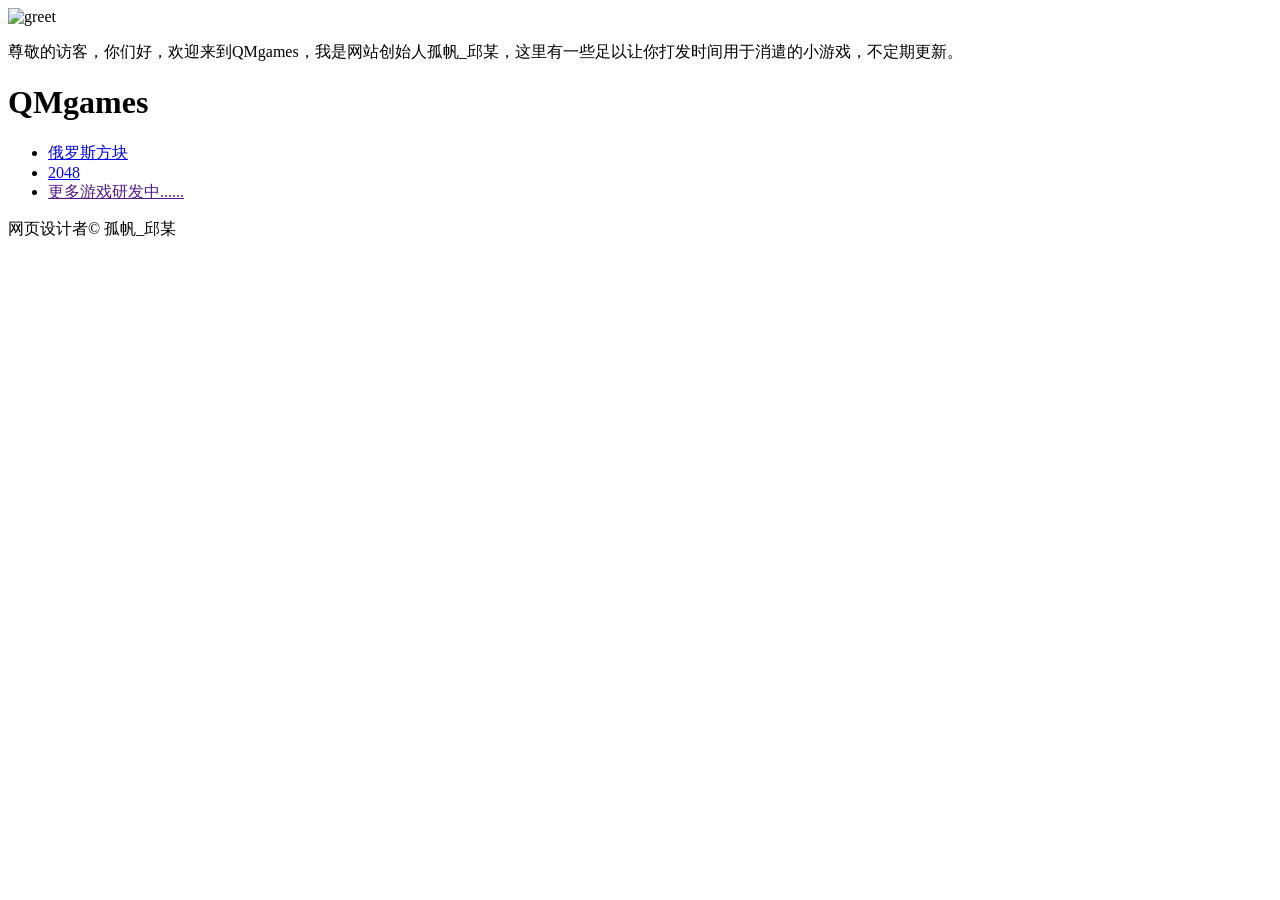
==== index.html @ ccb56a61 "Add files via upload" ====
<!DOCTYPE html>
<html lang="zh">

<head>
    <meta charset="UTF-8">
    <meta name="viewport" content="width=device-width, initial-scale=1.0">
    <title>欢迎来到QMgames</title>
    <link rel="stylesheet" href="导航.css"> <!-- 引入样式文件 -->
    <link href="https://fonts.googleapis.com/css2?family=Orbitron&display=swap" rel="stylesheet"> <!-- 引入炫酷字体 -->
</head>

<body>
    <div class="header">
        <div class="greet-content">
            <img id="touxiang" src="greet.png" alt="greet">
            <p id="greet">尊敬的访客，你们好，欢迎来到QMgames，我是网站创始人孤帆_邱某，这里有一些足以让你打发时间用于消遣的小游戏，不定期更新。</p>
        </div>
    </div>
    <h1 class="welcome-message">QMgames</h1>
    <div class="centered-box">
        <header>

        </header>
        <nav>
            <ul>
                <li><a href="俄罗斯方块.html">俄罗斯方块</a></li>
                <li><a href="2048.html">2048</a></li>
                <li><a href="">更多游戏研发中......</a></li>
        </nav>
        <footer>
            <p>网页设计者&copy; 孤帆_邱某</p>
        </footer>
        <div class="digital"></div>
        <div class="digital"></div>
        <div class="digital"></div>
        <div class="digital"></div>
        <div class="digital"></div>
        <div class="digital"></div>
        <div class="digital"></div>
        <div class="digital"></div>
        <div class="digital"></div>
        <div class="digital"></div>
        <div class="digital"></div>
        <div class="digital"></div>
        <div class="digital"></div>
        <div class="digital"></div>
        <div class="digital"></div>
        <div class="digital"></div>
        <div class="digital"></div>
        <div class="digital"></div>
        <div class="digital"></div>
        <div class="digital"></div>
    </div>
    <script>
        const digitalBlocks = document.querySelectorAll('.digital');

        digitalBlocks.forEach(block => {
            // 鼠标按下事件
            block.addEventListener('mousedown', (e) => {
                startDrag(e, block);
            });

            // 触摸开始事件
            block.addEventListener('touchstart', (e) => {
                startDrag(e.touches[0], block); // 使用触摸点
            });
        });

        function startDrag(e, block) {
            const offsetX = e.clientX - block.getBoundingClientRect().left;
            const offsetY = e.clientY - block.getBoundingClientRect().top;

            const onMouseMove = (e) => {
                block.style.position = 'absolute';
                block.style.left = `${e.clientX - offsetX}px`;
                block.style.top = `${e.clientY - offsetY}px`;
            };

            const onMouseUp = () => {
                document.removeEventListener('mousemove', onMouseMove);
                document.removeEventListener('mouseup', onMouseUp);
                document.removeEventListener('touchmove', onMouseMove); // 移除触摸移动事件
                document.removeEventListener('touchend', onMouseUp); // 移除触摸结束事件
            };

            document.addEventListener('mousemove', onMouseMove);
            document.addEventListener('mouseup', onMouseUp);
            document.addEventListener('touchmove', onMouseMove); // 添加触摸移动事件
            document.addEventListener('touchend', onMouseUp); // 添加触摸结束事件
        }
    </script>
</body>

</html>
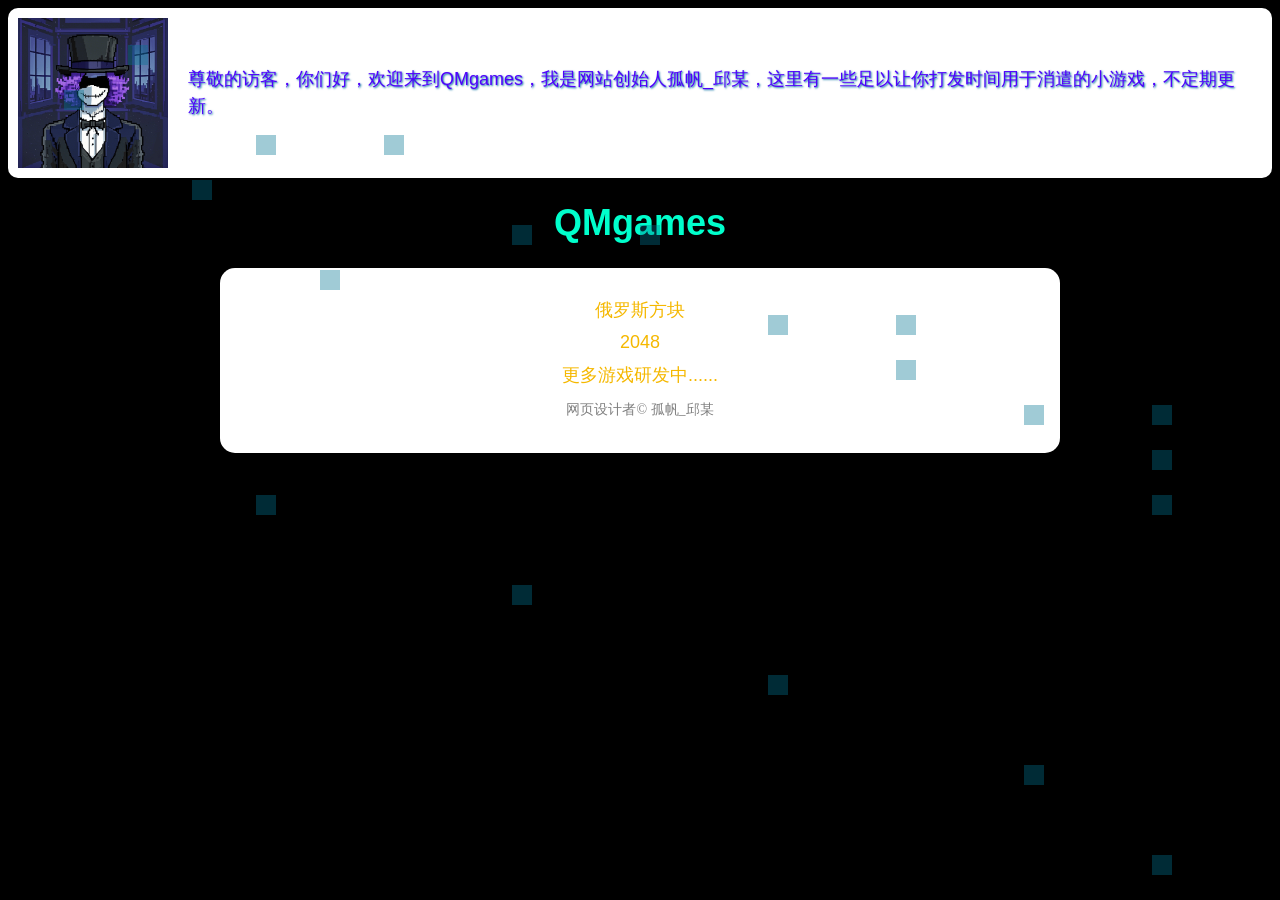
==== commit 775dfe45: "Update index.html" ====
--- a/index.html
+++ b/index.html
@@ -5,14 +5,14 @@
     <meta charset="UTF-8">
     <meta name="viewport" content="width=device-width, initial-scale=1.0">
     <title>欢迎来到QMgames</title>
-    <link rel="stylesheet" href="导航.css"> <!-- 引入样式文件 -->
+    <link rel="stylesheet" href="game/导航.css"> <!-- 引入样式文件 -->
     <link href="https://fonts.googleapis.com/css2?family=Orbitron&display=swap" rel="stylesheet"> <!-- 引入炫酷字体 -->
 </head>
 
 <body>
     <div class="header">
         <div class="greet-content">
-            <img id="touxiang" src="greet.png" alt="greet">
+            <img id="touxiang" src="game/greet.png" alt="greet">
             <p id="greet">尊敬的访客，你们好，欢迎来到QMgames，我是网站创始人孤帆_邱某，这里有一些足以让你打发时间用于消遣的小游戏，不定期更新。</p>
         </div>
     </div>
@@ -23,8 +23,8 @@
         </header>
         <nav>
             <ul>
-                <li><a href="俄罗斯方块.html">俄罗斯方块</a></li>
-                <li><a href="2048.html">2048</a></li>
+                <li><a href="game/俄罗斯方块.html">俄罗斯方块</a></li>
+                <li><a href="game/2048.html">2048</a></li>
                 <li><a href="">更多游戏研发中......</a></li>
         </nav>
         <footer>
@@ -91,4 +91,4 @@
     </script>
 </body>
 
-</html>+</html>
--- a/game/导航.css
+++ b/game/导航.css
@@ -0,0 +1,178 @@
+@keyframes neon {
+    0% { text-shadow: 0 0 5px #00ffcc, 0 0 10px #00ffcc, 0 0 15px #00ffcc, 0 0 20px #00ffcc; }
+    50% { text-shadow: 0 0 10px #ff00ff, 0 0 20px #ff00ff, 0 0 30px #ff00ff, 0 0 40px #ff00ff; }
+    100% { text-shadow: 0 0 5px #00ffcc, 0 0 10px #00ffcc, 0 0 15px #00ffcc, 0 0 20px #00ffcc; }
+}
+
+.welcome-message {
+    text-align: center;
+    animation: neon 1.5s ease-in-out infinite;
+    font-family: 'Orbitron', sans-serif;
+    font-size: 36px;
+    color: #00ffcc;
+}
+
+body {
+    background-color: black;
+    overflow: hidden;
+}
+
+body::before {
+    content: '';
+    position: fixed;
+    top: 0;
+    left: 0;
+    width: 100%;
+    height: 100%;
+    background: rgba(0, 0, 0, 0.8);
+    z-index: -1;
+    animation: flow 5s linear infinite;
+}
+
+@keyframes flow {
+    0% {
+        background-position: 0 0;
+    }
+    100% {
+        background-position: 100% 100%;
+    }
+}
+
+@keyframes digital {
+    0% { opacity: 0; }
+    50% { opacity: 1; }
+    100% { opacity: 0; }
+}
+
+.digital {
+    position: absolute;
+    width: 20px;
+    height: 20px;
+    background-color: rgba(0, 116, 145, 0.374);
+    animation: float 3s linear infinite;
+}
+
+@keyframes float {
+    0% {
+        transform: translateY(0) translateX(0);
+    }
+    50% {
+        transform: translateY(-150px) translateX(150px);
+    }
+    100% {
+        transform: translateY(0) translateX(0);
+    }
+}
+
+.digital:nth-child(1) { top: 10%; left: 10%; animation-delay: 0s; }
+.digital:nth-child(2) { top: 20%; left: 30%; animation-delay: 0.5s; }
+.digital:nth-child(3) { top: 30%; left: 50%; animation-delay: 1s; }
+.digital:nth-child(4) { top: 40%; left: 70%; animation-delay: 1.5s; }
+.digital:nth-child(5) { top: 50%; left: 90%; animation-delay: 2s; }
+.digital:nth-child(6) { top: 15%; left: 20%; animation-delay: 0s; }
+.digital:nth-child(7) { top: 25%; left: 40%; animation-delay: 0.5s; }
+.digital:nth-child(8) { top: 35%; left: 60%; animation-delay: 1s; }
+.digital:nth-child(9) { top: 45%; left: 80%; animation-delay: 1.5s; }
+.digital:nth-child(10) { top: 55%; left: 90%; animation-delay: 2s; }
+.digital:nth-child(11) { top: 5%; left: 10%; animation-delay: 0s; }
+.digital:nth-child(12) { top: 15%; left: 30%; animation-delay: 0.5s; }
+.digital:nth-child(13) { top: 25%; left: 50%; animation-delay: 1s; }
+.digital:nth-child(14) { top: 35%; left: 70%; animation-delay: 1.5s; }
+.digital:nth-child(15) { top: 45%; left: 90%; animation-delay: 2s; }
+.digital:nth-child(16) { top: 55%; left: 20%; animation-delay: 0s; }
+.digital:nth-child(17) { top: 65%; left: 40%; animation-delay: 0.5s; }
+.digital:nth-child(18) { top: 75%; left: 60%; animation-delay: 1s; }
+.digital:nth-child(19) { top: 85%; left: 80%; animation-delay: 1.5s; }
+.digital:nth-child(20) { top: 95%; left: 90%; animation-delay: 2s; }
+.digital:nth-child(21) { top: 10%; left: 5%; animation-delay: 0s; }
+.digital:nth-child(22) { top: 20%; left: 15%; animation-delay: 0.2s; }
+.digital:nth-child(23) { top: 30%; left: 25%; animation-delay: 0.4s; }
+.digital:nth-child(24) { top: 40%; left: 35%; animation-delay: 0.6s; }
+.digital:nth-child(25) { top: 50%; left: 45%; animation-delay: 0.8s; }
+.digital:nth-child(26) { top: 60%; left: 55%; animation-delay: 1s; }
+.digital:nth-child(27) { top: 70%; left: 65%; animation-delay: 1.2s; }
+.digital:nth-child(28) { top: 80%; left: 75%; animation-delay: 1.4s; }
+.digital:nth-child(29) { top: 90%; left: 85%; animation-delay: 1.6s; }
+.digital:nth-child(30) { top: 5%; left: 95%; animation-delay: 1.8s; }
+.digital:nth-child(31) { top: 15%; left: 10%; animation-delay: 2s; }
+.digital:nth-child(32) { top: 25%; left: 20%; animation-delay: 2.2s; }
+.digital:nth-child(33) { top: 35%; left: 30%; animation-delay: 2.4s; }
+.digital:nth-child(34) { top: 45%; left: 40%; animation-delay: 2.6s; }
+.digital:nth-child(35) { top: 55%; left: 50%; animation-delay: 2.8s; }
+.digital:nth-child(36) { top: 65%; left: 60%; animation-delay: 3s; }
+.digital:nth-child(37) { top: 75%; left: 70%; animation-delay: 3.2s; }
+.digital:nth-child(38) { top: 85%; left: 80%; animation-delay: 3.4s; }
+.digital:nth-child(39) { top: 95%; left: 90%; animation-delay: 3.6s; }
+.digital:nth-child(40) { top: 10%; left: 15%; animation-delay: 3.8s; }
+
+.centered-box {
+    background-color: white;
+    border-radius: 15px;
+    padding: 20px;
+    width: 80%;
+    max-width: 800px;
+    margin: 20px auto;
+    box-shadow: 0 4px 8px rgba(0, 0, 0, 0.2);
+}
+
+#top_greet {
+    width: 100%;
+    height: 150px;
+    background-color: #557a91;
+}
+
+img {
+    width: 150px;
+    height: 150px;
+    margin-right: 20px;
+}
+#greet {
+    font-family: 'Comic Sans MS', 'Yuanti SC', 'YouYuan', '幼圆', 'Arial Rounded MT Bold', sans-serif;
+    font-size: 18px;
+    color: #5000fc;
+    text-shadow: 1px 1px 2px #016d9f;
+    line-height: 1.5;
+}
+
+.greet-content {
+    display: flex;
+    align-items: center;
+    background-color: white;
+    padding: 10px;
+    border-radius: 10px;
+    box-shadow: 0 2px 4px rgba(0, 0, 0, 0.1);
+}
+
+footer p {
+    color: gray;
+    font-size: 14px;
+    text-align: center;
+}
+
+nav a {
+    font-family: 'Orbitron', sans-serif;
+    font-size: 18px;
+    color: #f5b800;
+    text-decoration: none;
+    transition: color 0.3s;
+}
+
+nav a:hover {
+    color: rgb(174, 0, 255);
+    text-shadow: 0 0 5px yellow, 0 0 10px yellow;
+}
+
+nav {
+    text-align: center;
+}
+
+nav ul {
+    list-style-type: none;
+    padding: 0;
+    margin: 0;
+}
+
+nav li {
+    display: block;
+    margin: 10px 0;
+}
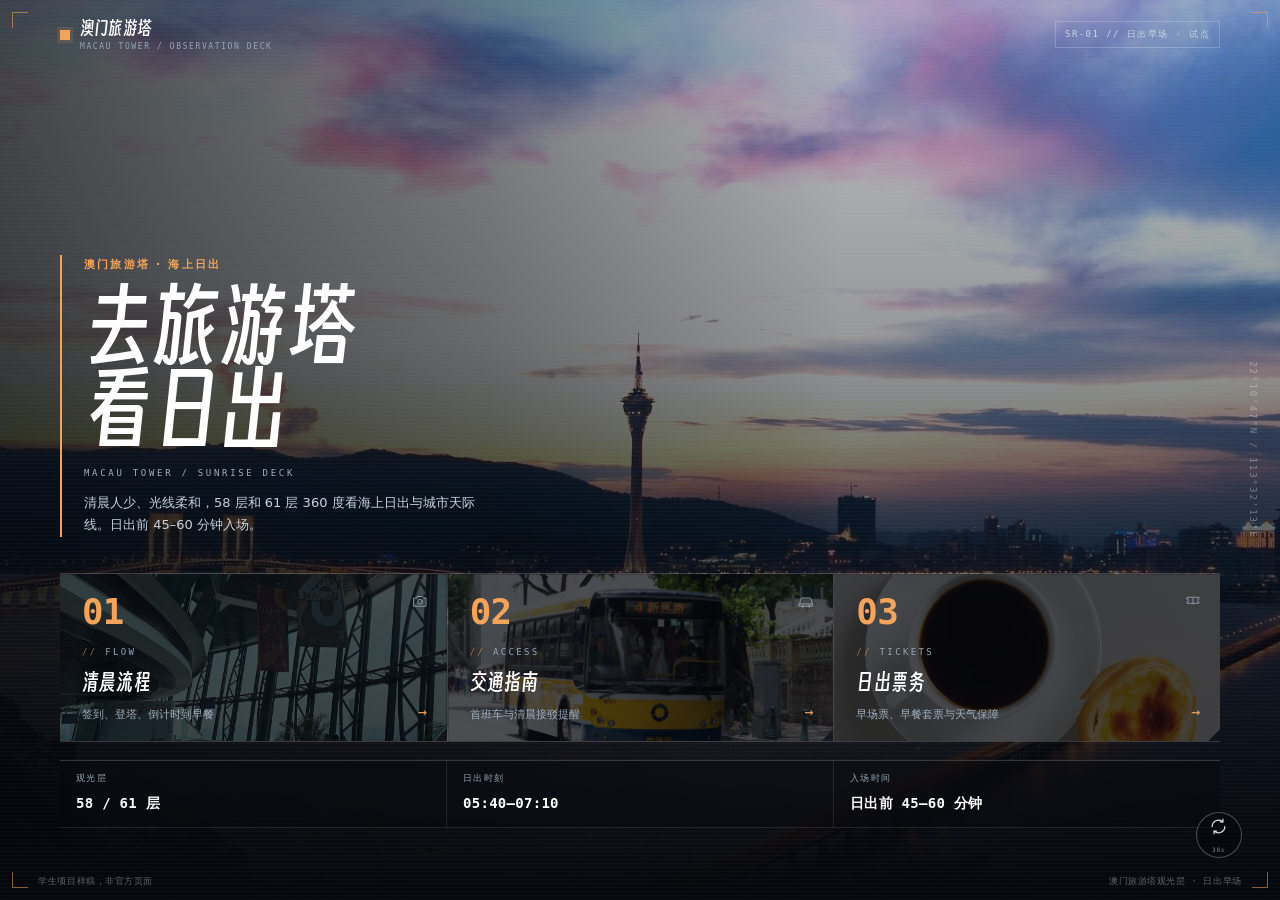
==== commit c31fbac0: "Replace site with Macau Tower sunrise event pages" ====
--- a/index.html
+++ b/index.html
@@ -1,94 +1,720 @@
-<!DOCTYPE html>
-<html lang="zh">
+﻿<!DOCTYPE html>
+<html lang="zh-CN">
+<head>
+<meta charset="UTF-8">
+<meta name="viewport" content="width=device-width, initial-scale=1">
+<title>去旅游塔看日出｜澳门旅游塔「第一缕阳光」海上日出</title>
+<meta name="description" content="澳门旅游塔观光层（58 层及 61 层）「第一缕阳光」海上日出观景活动：清晨流程、交通提醒与日出早场票。学生项目样稿。">
+<link rel="icon" href="data:image/svg+xml,%3Csvg xmlns='http://www.w3.org/2000/svg' viewBox='0 0 64 64'%3E%3Crect width='64' height='64' fill='%23080b10'/%3E%3Ccircle cx='32' cy='38' r='12' fill='%23f2a45c'/%3E%3Crect x='10' y='24' width='44' height='2' fill='%23f2a45c'/%3E%3C/svg%3E">
+<link rel="stylesheet" href="assets/base.css">
+<style>
+  body.home { background: #070a0f; }
+
+  .home-head { position: absolute; top: 0; left: 0; right: 0; z-index: 6; }
+  .home-head-inner {
+    display: flex;
+    align-items: center;
+    justify-content: space-between;
+    gap: 16px;
+    padding: 18px 0;
+  }
+  .brand { display: inline-flex; align-items: center; gap: 10px; color: #fff; }
+  .mark {
+    width: 10px;
+    height: 10px;
+    flex: none;
+    background: var(--accent);
+    box-shadow: 0 0 0 3px #f2a45c26;
+  }
+  .brand-text {
+    display: block;
+    font-family: var(--display);
+    font-size: 18px;
+    font-weight: 400;
+    letter-spacing: .01em;
+    line-height: 1.2;
+  }
+  .brand-text small {
+    display: block;
+    margin-top: 2px;
+    color: #93a5b6;
+    font-family: var(--tech);
+    font-size: 8px;
+    font-weight: 400;
+    letter-spacing: .2em;
+  }
+  .home-meta {
+    padding: 5px 9px;
+    border: 1px solid #ffffff33;
+    color: #c9d6e2;
+    font-family: var(--tech);
+    font-size: 9px;
+    letter-spacing: .16em;
+    white-space: nowrap;
+  }
+
+  .gate {
+    position: relative;
+    display: flex;
+    align-items: flex-end;
+    min-height: 100svh;
+    padding: 96px 0 clamp(46px, 8vh, 78px);
+    overflow: hidden;
+    background: #070a0f;
+    color: var(--text);
+  }
+  .gate-bgs { position: absolute; inset: 0; animation: bgZoom 2.6s cubic-bezier(.16, .7, .2, 1) both; }
+  .gate-bg {
+    position: absolute;
+    inset: 0;
+    width: 100%;
+    height: 100%;
+    object-fit: cover;
+    object-position: center 52%;
+    filter: brightness(1.24) saturate(1.04);
+  }
+  .gate-bg.is-night { opacity: 0; transition: opacity .8s ease; filter: brightness(1.3) saturate(1.06); }
+  .gate.is-night .gate-bg.is-night { opacity: 1; }
+  .gate::after {
+    content: "";
+    position: absolute;
+    inset: 0;
+    z-index: 1;
+    background:
+      linear-gradient(90deg, #05080da6 0%, #05080d52 38%, #05080d00 66%),
+      linear-gradient(180deg, #05080d40 0%, #05080d6b 38%, #05080dd0 76%, #05080d 100%);
+  }
+  .gate::before {
+    content: "";
+    position: absolute;
+    inset: 0;
+    z-index: 2;
+    background: repeating-linear-gradient(0deg, #ffffff05 0 1px, transparent 1px 4px);
+    pointer-events: none;
+  }
+  .gate-frame { position: absolute; inset: 12px; z-index: 4; pointer-events: none; }
+  .gate-frame i { position: absolute; width: 16px; height: 16px; border: 1px solid #f2a45c8c; }
+  .gate-frame .tl { top: 0; left: 0; border-right: 0; border-bottom: 0; }
+  .gate-frame .tr { top: 0; right: 0; border-left: 0; border-bottom: 0; }
+  .gate-frame .bl { bottom: 0; left: 0; border-right: 0; border-top: 0; }
+  .gate-frame .br { bottom: 0; right: 0; border-left: 0; border-top: 0; }
+  .gate-coord {
+    position: absolute;
+    top: 50%;
+    right: 20px;
+    z-index: 4;
+    margin: 0;
+    transform: translateY(-50%);
+    color: #ffffff5c;
+    font-family: var(--tech);
+    font-size: 9px;
+    letter-spacing: .22em;
+    writing-mode: vertical-rl;
+  }
+
+  .gate-inner { position: relative; z-index: 3; }
+  .gate-head { padding-left: clamp(14px, 2vw, 22px); border-left: 2px solid var(--accent); }
+  .eyebrow {
+    margin: 0 0 12px;
+    color: var(--accent);
+    font-size: 11px;
+    font-weight: 700;
+    letter-spacing: .2em;
+  }
+  .gate h1 {
+    margin: 0 0 14px;
+    color: #fff;
+    font-family: var(--display);
+    font-size: clamp(50px, 6.6vw, 96px);
+    font-weight: 400;
+    line-height: .98;
+    letter-spacing: -.005em;
+  }
+  .gate h1 span { display: block; }
+  .hero-en {
+    margin: 0 0 10px;
+    color: #9fb0c0;
+    font-family: var(--tech);
+    font-size: 9px;
+    letter-spacing: .3em;
+  }
+  .hero-desc { max-width: 32em; margin: 0; color: #c6d2dd; font-size: 13px; }
+
+  .gate-nav {
+    display: grid;
+    grid-template-columns: repeat(3, minmax(0, 1fr));
+    margin-top: clamp(20px, 4.5vh, 36px);
+    border-top: 1px solid #ffffff33;
+    border-bottom: 1px solid #ffffff2e;
+  }
+  .gate-card {
+    position: relative;
+    display: block;
+    padding: 20px 22px 18px;
+    border-left: 1px solid #ffffff26;
+    background-color: #05080dcc;
+    background-image: linear-gradient(#05080db8, #05080db8), var(--thumb, none);
+    background-size: cover;
+    background-position: center;
+    color: #fff;
+    text-decoration: none;
+    backdrop-filter: blur(4px);
+    clip-path: polygon(0 0, 100% 0, 100% calc(100% - 12px), calc(100% - 12px) 100%, 0 100%);
+    transition: background-color .2s;
+  }
+  .gate-card:first-child { border-left: 0; }
+  .gate-card::before {
+    content: "";
+    position: absolute;
+    top: 0;
+    left: 0;
+    bottom: 0;
+    width: 2px;
+    background: var(--accent);
+    transform: scaleY(0);
+    transform-origin: top;
+    transition: transform .25s;
+  }
+  .gate-card:hover {
+    background-image: linear-gradient(#05080d80, #05080d80), var(--thumb, none);
+  }
+  .gate-card:hover::before { transform: scaleY(1); }
+  .gate-card:focus-visible { outline: 2px solid var(--accent); outline-offset: -2px; }
+  .gate-no {
+    font-family: var(--tech);
+    font-size: clamp(28px, 2.8vw, 38px);
+    font-weight: 600;
+    line-height: 1;
+    color: var(--accent);
+    letter-spacing: -.02em;
+  }
+  .gate-en {
+    display: block;
+    margin-top: 12px;
+    color: #93a5b6;
+    font-family: var(--tech);
+    font-size: 9px;
+    letter-spacing: .26em;
+  }
+  .gate-en::before { content: "// "; color: #f2a45c99; }
+  .gate-card strong {
+    display: block;
+    margin-top: 4px;
+    font-family: var(--display);
+    font-size: 21px;
+    font-weight: 400;
+    letter-spacing: .01em;
+  }
+  .gate-desc { display: block; margin-top: 4px; color: #9fb0c0; font-size: 11px; line-height: 1.6; }
+  .gate-arrow {
+    position: absolute;
+    right: 20px;
+    bottom: 16px;
+    color: var(--accent);
+    font-family: var(--tech);
+    font-size: 15px;
+    transition: transform .2s;
+  }
+  .gate-card:hover .gate-arrow { transform: translateX(5px); }
+  .gate-card-ico {
+    position: absolute;
+    top: 18px;
+    right: 18px;
+    width: 18px;
+    height: 18px;
+    fill: none;
+    stroke: #9fb0c0;
+    stroke-width: 1.3;
+    stroke-linecap: round;
+    stroke-linejoin: round;
+    opacity: .8;
+    transition: stroke .2s, opacity .2s;
+  }
+  .gate-card:hover .gate-card-ico { stroke: var(--accent); opacity: 1; }
+
+  .gate-facts {
+    display: flex;
+    margin-top: 18px;
+    border-top: 1px solid #ffffff2e;
+    border-bottom: 1px solid #ffffff1a;
+    background: #05080d66;
+    backdrop-filter: blur(4px);
+  }
+  .gate-facts div { flex: 1; padding: 10px 16px; border-right: 1px solid #ffffff1a; }
+  .gate-facts div:last-child { border-right: 0; }
+  .gate-facts span {
+    display: block;
+    margin-bottom: 2px;
+    color: #93a5b6;
+    font-size: 9px;
+    letter-spacing: .14em;
+  }
+  .gate-facts strong {
+    color: #fff;
+    font-family: var(--tech);
+    font-size: 14px;
+    font-weight: 600;
+    letter-spacing: .02em;
+  }
+  .gate-credit {
+    position: absolute;
+    right: clamp(16px, 3vw, 40px);
+    bottom: 10px;
+    z-index: 4;
+    margin: 0;
+    color: #ffffff5c;
+    font-family: var(--tech);
+    font-size: 9px;
+    letter-spacing: .06em;
+  }
+  .gate-mode {
+    position: absolute;
+    right: clamp(16px, 3vw, 40px);
+    bottom: 42px;
+    z-index: 6;
+    display: grid;
+    place-items: center;
+    gap: 1px;
+    width: 46px;
+    height: 46px;
+    padding: 0;
+    border: 1px solid #ffffff47;
+    border-radius: 50%;
+    background: #05080d99;
+    color: #dbe7f2;
+    cursor: pointer;
+    transition: color .2s, border-color .2s, background-color .2s;
+  }
+  .gate-mode svg { width: 19px; height: 19px; }
+  .gate-mode span {
+    color: #ffffff85;
+    font-family: var(--tech);
+    font-size: 6px;
+    letter-spacing: .12em;
+  }
+  .gate-mode:hover {
+    border-color: var(--accent);
+    background: #05080dcc;
+    color: var(--accent);
+  }
+  .gate-mode:hover svg { animation: modeSpin 1.1s linear infinite; }
+  .gate-mode:focus-visible { outline: 2px solid var(--accent); outline-offset: 2px; }
+
+  .mode-wipe {
+    position: absolute;
+    inset: 0;
+    z-index: 7;
+    display: grid;
+    place-items: center;
+    overflow: hidden;
+    pointer-events: none;
+  }
+  .mw-panel {
+    position: absolute;
+    inset: 0;
+    background: #05080d;
+    transform: scaleX(0);
+    transform-origin: left;
+  }
+  .mode-wipe.is-wiping .mw-panel { animation: modeWipe 1.1s cubic-bezier(.77, 0, .18, 1) both; }
+  .mw-label {
+    position: relative;
+    z-index: 1;
+    color: var(--accent);
+    font-family: var(--tech);
+    font-size: 11px;
+    letter-spacing: .42em;
+    opacity: 0;
+  }
+  .mode-wipe.is-wiping .mw-label { animation: modeLabel 1.1s both; }
+  .gate-disclaimer {
+    position: absolute;
+    left: clamp(16px, 3vw, 40px);
+    bottom: 10px;
+    z-index: 4;
+    margin: 0;
+    color: #ffffff5c;
+    font-family: var(--tech);
+    font-size: 9px;
+    letter-spacing: .06em;
+  }
+
+  /* 开屏：双层幕布 + 扫描线 + 载入条 */
+  .intro {
+    position: fixed;
+    inset: 0;
+    z-index: 100;
+    display: grid;
+    place-items: center;
+    overflow: hidden;
+    color: var(--text);
+  }
+  .intro.is-done { display: none; }
+  .intro-panel {
+    position: absolute;
+    left: 0;
+    right: 0;
+    height: 50.5%;
+    background: #05080d;
+    will-change: transform;
+  }
+  .intro-panel::after {
+    content: "";
+    position: absolute;
+    inset: 0;
+    background: repeating-linear-gradient(0deg, #ffffff06 0 1px, transparent 1px 4px);
+  }
+  .intro-panel-top { top: 0; animation: curtainTop .95s cubic-bezier(.77, 0, .18, 1) 1.6s both; }
+  .intro-panel-bottom { bottom: 0; animation: curtainBottom .95s cubic-bezier(.77, 0, .18, 1) 1.6s both; }
+  .intro-seam {
+    position: absolute;
+    top: 50%;
+    left: 0;
+    right: 0;
+    height: 1px;
+    background: var(--accent);
+    opacity: 0;
+    transform: scaleX(0);
+    animation: seam .9s cubic-bezier(.2, .7, .2, 1) 1.05s both;
+  }
+  .intro-flash {
+    position: absolute;
+    inset: 0;
+    background: radial-gradient(circle at 50% 52%, #f2a45c73 0%, #f2a45c00 58%);
+    opacity: 0;
+    animation: flash 1.15s 1.4s both;
+    pointer-events: none;
+  }
+  .intro-inner {
+    position: relative;
+    z-index: 2;
+    width: min(640px, calc(100% - 48px));
+    padding: 24px 26px;
+    border: 1px solid #ffffff1a;
+    text-align: center;
+    animation: introIn 2.35s cubic-bezier(.5, 0, .2, 1) both;
+  }
+  .intro-inner::before,
+  .intro-inner::after {
+    content: "";
+    position: absolute;
+    width: 10px;
+    height: 10px;
+    border: 1px solid var(--accent);
+  }
+  .intro-inner::before { top: -1px; left: -1px; border-right: 0; border-bottom: 0; }
+  .intro-inner::after { bottom: -1px; right: -1px; border-left: 0; border-top: 0; }
+  .intro-code {
+    margin: 0 0 14px;
+    color: var(--accent);
+    font-family: var(--tech);
+    font-size: 9px;
+    letter-spacing: .26em;
+    animation: fadeUpMini .6s .08s both;
+  }
+  .intro-title {
+    margin: 0 0 16px;
+    font-family: var(--display);
+    font-size: clamp(26px, 5vw, 52px);
+    font-weight: 400;
+    line-height: 1.1;
+    letter-spacing: -.01em;
+    white-space: nowrap;
+    clip-path: inset(0 0 110% 0);
+    animation: lineReveal .95s .16s cubic-bezier(.22, .75, .2, 1) both;
+  }
+  .intro-bar {
+    display: block;
+    width: 0;
+    height: 2px;
+    margin: 0 auto 12px;
+    background: var(--accent);
+    animation: barGrow .7s .78s cubic-bezier(.2, .7, .2, 1) both;
+  }
+  .intro-meta {
+    margin: 0;
+    color: #8d9dac;
+    font-size: 10px;
+    letter-spacing: .16em;
+    animation: fadeUpMini .7s .95s both;
+  }
+  .intro-load {
+    position: absolute;
+    left: 50%;
+    bottom: 30px;
+    z-index: 2;
+    display: flex;
+    align-items: center;
+    gap: 10px;
+    width: 200px;
+    transform: translateX(-50%);
+    animation: loadFade .4s 1.45s both;
+  }
+  .intro-load span { color: #6f7f8f; font-family: var(--tech); font-size: 8px; letter-spacing: .22em; }
+  .intro-load i { position: relative; flex: 1; height: 1px; background: #ffffff1f; overflow: hidden; }
+  .intro-load i::after {
+    content: "";
+    position: absolute;
+    inset: 0;
+    background: var(--accent);
+    transform-origin: left;
+    animation: loadBar 1.35s .15s cubic-bezier(.4, 0, .2, 1) both;
+  }
+
+  @keyframes curtainTop { to { transform: translateY(-101%); } }
+  @keyframes curtainBottom { to { transform: translateY(101%); } }
+  @keyframes seam {
+    0% { opacity: 0; transform: scaleX(0); }
+    25% { opacity: .9; }
+    70% { opacity: .9; transform: scaleX(1); }
+    100% { opacity: 0; transform: scaleX(1); }
+  }
+  @keyframes flash {
+    0% { opacity: 0; transform: scale(.92); }
+    30% { opacity: .8; }
+    100% { opacity: 0; transform: scale(1.16); }
+  }
+  @keyframes lineReveal {
+    from { clip-path: inset(0 0 110% 0); transform: translateY(10px); }
+    to { clip-path: inset(0 0 -12% 0); transform: none; }
+  }
+  @keyframes introIn {
+    0%, 62% { opacity: 1; }
+    82%, 100% { opacity: 0; transform: translateY(-10px); filter: blur(3px); }
+  }
+  @keyframes fadeUpMini {
+    from { opacity: 0; transform: translateY(8px); }
+    to { opacity: 1; transform: none; }
+  }
+  @keyframes loadFade { to { opacity: 0; } }
+  @keyframes loadBar { from { transform: scaleX(0); } to { transform: scaleX(1); } }
+  @keyframes barGrow { to { width: 120px; } }
+  @keyframes bgZoom { from { transform: scale(1.06); } to { transform: scale(1); } }
+  @keyframes modeSpin { to { transform: rotate(180deg); } }
+  @keyframes modeWipe {
+    0% { transform: scaleX(0); transform-origin: left; }
+    45% { transform: scaleX(1); transform-origin: left; }
+    55% { transform: scaleX(1); transform-origin: right; }
+    100% { transform: scaleX(0); transform-origin: right; }
+  }
+  @keyframes modeLabel {
+    0%, 28% { opacity: 0; }
+    45%, 62% { opacity: 1; }
+    82%, 100% { opacity: 0; }
+  }
+  @keyframes rise {
+    from { opacity: 0; transform: translateY(16px); }
+    to { opacity: 1; transform: none; }
+  }
+  @keyframes pageOut { to { opacity: 0; transform: scale(1.015); } }
+  body.leaving .gate { animation: pageOut .32s ease both; }
+  body.leaving .home-head { animation: pageOut .32s ease both; }
+
+  .gate-head > * { animation: rise .7s cubic-bezier(.22, .75, .2, 1) both; }
+  .gate-head > :nth-child(1) { animation-delay: 1.72s; }
+  .gate-head > :nth-child(2) { animation-delay: 1.8s; }
+  .gate-head > :nth-child(3) { animation-delay: 1.9s; }
+  .gate-head > :nth-child(4) { animation-delay: 1.96s; }
+  .gate-card { animation: rise .7s cubic-bezier(.22, .75, .2, 1) both; }
+  .gate-card:nth-child(1) { animation-delay: 1.86s; }
+  .gate-card:nth-child(2) { animation-delay: 1.94s; }
+  .gate-card:nth-child(3) { animation-delay: 2.02s; }
+  .gate-facts { animation: rise .7s 2.1s cubic-bezier(.22, .75, .2, 1) both; }
+
+  @media (max-width: 790px) {
+    .gate { align-items: flex-end; padding: 80px 0 26px; }
+    .home-meta, .gate-coord { display: none; }
+    .brand-text { font-size: 15px; }
+    .gate h1 { font-size: clamp(40px, 11vw, 56px); }
+    .hero-desc { display: block; margin-top: 4px; max-width: 30em; font-size: 12px; }
+    .gate-nav { grid-template-columns: 1fr; margin-top: 22px; }
+    .gate-card {
+      display: grid;
+      grid-template-columns: 42px 1fr 18px;
+      grid-template-areas:
+        "no title arrow"
+        "no desc arrow";
+      column-gap: 12px;
+      align-items: center;
+      padding: 13px 0;
+      border-left: 0;
+      border-top: 1px solid #ffffff26;
+      background: transparent;
+      backdrop-filter: none;
+      clip-path: none;
+    }
+    .gate-card:first-child { border-top: 0; }
+    .gate-card::before { display: none; }
+    .gate-card-ico { display: none; }
+    .gate-no { grid-area: no; font-size: 24px; }
+    .gate-en { display: none; }
+    .gate-card strong { grid-area: title; margin: 0; font-size: 17px; }
+    .gate-desc { grid-area: desc; margin-top: 2px; font-size: 10px; }
+    .gate-arrow { position: static; grid-area: arrow; justify-self: end; margin: 0; }
+    .gate-facts { margin-top: 14px; }
+    .gate-facts div { padding: 8px 10px; }
+    .gate-facts span { font-size: 8px; letter-spacing: .06em; }
+    .gate-facts strong { font-size: 11px; }
+    .gate-credit, .gate-disclaimer { display: none; }
+    .gate-mode { top: 78px; right: 16px; bottom: auto; width: 42px; height: 42px; }
+    .gate-frame { inset: 8px; }
+    .intro-inner { padding: 18px 20px; }
+  }
+  @media (prefers-reduced-motion: reduce) {
+    .intro { display: none; }
+    .gate-bg,
+    .gate-head > *,
+    .gate-card,
+    .gate-facts { animation: none; }
+  }
+</style>
+</head>
+<body class="home">
+  <div class="intro" id="intro" aria-hidden="true">
+    <span class="intro-panel intro-panel-top"></span>
+    <span class="intro-panel intro-panel-bottom"></span>
+    <span class="intro-seam"></span>
+    <span class="intro-flash"></span>
+    <div class="intro-inner">
+      <p class="intro-code">SR-01 // FIRST LIGHT</p>
+      <p class="intro-title">去旅游塔看日出</p>
+      <span class="intro-bar"></span>
+      <p class="intro-meta">澳门旅游塔 · 日出早场</p>
+    </div>
+    <div class="intro-load" aria-hidden="true"><span>LOADING</span><i></i></div>
+  </div>
+
+  <header class="home-head">
+    <div class="shell home-head-inner">
+      <span class="brand">
+        <span class="mark"></span>
+        <span class="brand-text">澳门旅游塔<small>MACAU TOWER / OBSERVATION DECK</small></span>
+      </span>
+      <span class="home-meta">SR-01 // 日出早场 · 试点</span>
+    </div>
+  </header>
+
+  <main class="gate">
+    <div class="gate-bgs">
+      <img class="gate-bg is-day" src="assets/real-skyline.jpg" alt="澳门半岛与跨海大桥的清晨天际线">
+      <img class="gate-bg is-night" src="assets/real-night.jpg" alt="澳门夜景中的旅游塔与跨海大桥">
+    </div>
+    <div class="gate-frame" aria-hidden="true"><i class="tl"></i><i class="tr"></i><i class="bl"></i><i class="br"></i></div>
+    <div class="mode-wipe" id="modeWipe" aria-hidden="true">
+      <span class="mw-panel"></span>
+      <span class="mw-label">NIGHT</span>
+    </div>
+    <p class="gate-coord" aria-hidden="true">22°10'47"N / 113°32'13"E</p>
+
+    <div class="gate-inner shell">
+      <div class="gate-head">
+        <p class="eyebrow">澳门旅游塔 · 海上日出</p>
+        <h1><span>去旅游塔</span><span>看日出</span></h1>
+        <p class="hero-en">MACAU TOWER / SUNRISE DECK</p>
+        <p class="hero-desc">清晨人少、光线柔和，58 层和 61 层 360 度看海上日出与城市天际线。日出前 45–60 分钟入场。</p>
+      </div>
+
+      <nav class="gate-nav" aria-label="活动入口">
+        <a class="gate-card" href="flow.html" style="--thumb: url('assets/real-deck.jpg')">
+          <span class="gate-no">01</span>
+          <svg class="gate-card-ico" viewBox="0 0 24 24" aria-hidden="true"><path d="M4 8h3l1.6-2h6.8L17 8h3v11H4z"/><circle cx="12" cy="13" r="3.2"/></svg>
+          <span class="gate-en">FLOW</span>
+          <strong>清晨流程</strong>
+          <span class="gate-desc">签到、登塔、倒计时到早餐</span>
+          <span class="gate-arrow" aria-hidden="true">→</span>
+        </a>
+        <a class="gate-card" href="access.html" style="--thumb: url('assets/real-bus.jpg')">
+          <span class="gate-no">02</span>
+          <svg class="gate-card-ico" viewBox="0 0 24 24" aria-hidden="true"><path d="M4 16v-3l2-5h12l2 5v3"/><path d="M3 16h18v3H3z"/><circle cx="7.5" cy="19" r="1.3"/><circle cx="16.5" cy="19" r="1.3"/></svg>
+          <span class="gate-en">ACCESS</span>
+          <strong>交通指南</strong>
+          <span class="gate-desc">首班车与清晨接驳提醒</span>
+          <span class="gate-arrow" aria-hidden="true">→</span>
+        </a>
+        <a class="gate-card" href="tickets.html" style="--thumb: url('assets/real-coffee.jpg')">
+          <span class="gate-no">03</span>
+          <svg class="gate-card-ico" viewBox="0 0 24 24" aria-hidden="true"><path d="M4 9V7h16v2a2 2 0 0 0 0 4v2H4v-2a2 2 0 0 0 0-4Z"/><path d="M12 8v8"/></svg>
+          <span class="gate-en">TICKETS</span>
+          <strong>日出票务</strong>
+          <span class="gate-desc">早场票、早餐套票与天气保障</span>
+          <span class="gate-arrow" aria-hidden="true">→</span>
+        </a>
+      </nav>
+
+      <div class="gate-facts">
+        <div><span>观光层</span><strong>58 / 61 层</strong></div>
+        <div><span>日出时刻</span><strong>05:40–07:10</strong></div>
+        <div><span>入场时间</span><strong>日出前 45–60 分钟</strong></div>
+      </div>
+    </div>
+    <button class="gate-mode" type="button" id="modeToggle" title="切换日间 / 夜景背景" aria-label="切换日间 / 夜景背景">
+      <svg viewBox="0 0 24 24" fill="none" stroke="currentColor" stroke-width="1.5" stroke-linecap="round" stroke-linejoin="round" aria-hidden="true">
+        <path d="M20 12a8 8 0 0 1-13.4 5.9"/>
+        <path d="M4 12a8 8 0 0 1 13.4-5.9"/>
+        <path d="M17.6 2.8v3.4h-3.4"/>
+        <path d="M6.4 21.2v-3.4h3.4"/>
+      </svg>
+      <span>30s</span>
+    </button>
+    <p class="gate-credit">澳门旅游塔观光层 · 日出早场</p>
+    <p class="gate-disclaimer">学生项目样稿，非官方页面</p>
+  </main>
+
+  <script>
+    (function () {
+      var intro = document.getElementById('intro');
+      var reduce = window.matchMedia('(prefers-reduced-motion: reduce)').matches;
+      function dismiss() { if (intro) intro.classList.add('is-done'); }
+      if (!intro) return;
+      if (reduce) {
+        intro.remove();
+      } else {
+        setTimeout(dismiss, 2600);
+        intro.addEventListener('click', dismiss);
+        window.addEventListener('keydown', function (e) {
+          if (e.key === 'Escape') dismiss();
+        }, { once: true });
+      }
+
+      /* 主背景 30 秒在日出与夜景之间交替，切换时整屏擦除一次 */
+      var gate = document.querySelector('.gate');
+      var wipe = document.getElementById('modeWipe');
+      var wipeLabel = wipe ? wipe.querySelector('.mw-label') : null;
+      var modeToggle = document.getElementById('modeToggle');
+
+      function switchMode() {
+        if (!gate) return;
+        var toNight = !gate.classList.contains('is-night');
+        if (reduce || !wipe) {
+          gate.classList.toggle('is-night', toNight);
+          return;
+        }
+        if (wipeLabel) wipeLabel.textContent = toNight ? 'NIGHT / 夜景' : 'DAY / 日出';
+        wipe.classList.remove('is-wiping');
+        void wipe.offsetWidth;
+        wipe.classList.add('is-wiping');
+        setTimeout(function () { gate.classList.toggle('is-night', toNight); }, 470);
+        setTimeout(function () { wipe.classList.remove('is-wiping'); }, 1150);
+      }
+
+      if (gate && !reduce) {
+        setInterval(switchMode, 30000);
+      }
+      if (modeToggle) modeToggle.addEventListener('click', switchMode);
+
+      /* 点击入口时先做一次收场过渡，再跳转 */
+      var cards = document.querySelectorAll('.gate-card');
+      Array.prototype.forEach.call(cards, function (a) {
+        a.addEventListener('click', function (e) {
+          if (reduce || e.metaKey || e.ctrlKey || e.shiftKey || e.button !== 0) return;
+          e.preventDefault();
+          document.body.classList.add('leaving');
+          setTimeout(function () { window.location.href = a.href; }, 320);
+        });
+      });
+    })();
+  </script>
+</body>
+</html>
 
-<head>
-    <meta charset="UTF-8">
-    <meta name="viewport" content="width=device-width, initial-scale=1.0">
-    <title>欢迎来到QMgames</title>
-    <link rel="stylesheet" href="game/导航.css"> <!-- 引入样式文件 -->
-    <link href="https://fonts.googleapis.com/css2?family=Orbitron&display=swap" rel="stylesheet"> <!-- 引入炫酷字体 -->
-</head>
 
-<body>
-    <div class="header">
-        <div class="greet-content">
-            <img id="touxiang" src="game/greet.png" alt="greet">
-            <p id="greet">尊敬的访客，你们好，欢迎来到QMgames，我是网站创始人孤帆_邱某，这里有一些足以让你打发时间用于消遣的小游戏，不定期更新。</p>
-        </div>
-    </div>
-    <h1 class="welcome-message">QMgames</h1>
-    <div class="centered-box">
-        <header>
-
-        </header>
-        <nav>
-            <ul>
-                <li><a href="game/俄罗斯方块.html">俄罗斯方块</a></li>
-                <li><a href="game/2048.html">2048</a></li>
-                <li><a href="">更多游戏研发中......</a></li>
-        </nav>
-        <footer>
-            <p>网页设计者&copy; 孤帆_邱某</p>
-        </footer>
-        <div class="digital"></div>
-        <div class="digital"></div>
-        <div class="digital"></div>
-        <div class="digital"></div>
-        <div class="digital"></div>
-        <div class="digital"></div>
-        <div class="digital"></div>
-        <div class="digital"></div>
-        <div class="digital"></div>
-        <div class="digital"></div>
-        <div class="digital"></div>
-        <div class="digital"></div>
-        <div class="digital"></div>
-        <div class="digital"></div>
-        <div class="digital"></div>
-        <div class="digital"></div>
-        <div class="digital"></div>
-        <div class="digital"></div>
-        <div class="digital"></div>
-        <div class="digital"></div>
-    </div>
-    <script>
-        const digitalBlocks = document.querySelectorAll('.digital');
-
-        digitalBlocks.forEach(block => {
-            // 鼠标按下事件
-            block.addEventListener('mousedown', (e) => {
-                startDrag(e, block);
-            });
-
-            // 触摸开始事件
-            block.addEventListener('touchstart', (e) => {
-                startDrag(e.touches[0], block); // 使用触摸点
-            });
-        });
-
-        function startDrag(e, block) {
-            const offsetX = e.clientX - block.getBoundingClientRect().left;
-            const offsetY = e.clientY - block.getBoundingClientRect().top;
-
-            const onMouseMove = (e) => {
-                block.style.position = 'absolute';
-                block.style.left = `${e.clientX - offsetX}px`;
-                block.style.top = `${e.clientY - offsetY}px`;
-            };
-
-            const onMouseUp = () => {
-                document.removeEventListener('mousemove', onMouseMove);
-                document.removeEventListener('mouseup', onMouseUp);
-                document.removeEventListener('touchmove', onMouseMove); // 移除触摸移动事件
-                document.removeEventListener('touchend', onMouseUp); // 移除触摸结束事件
-            };
-
-            document.addEventListener('mousemove', onMouseMove);
-            document.addEventListener('mouseup', onMouseUp);
-            document.addEventListener('touchmove', onMouseMove); // 添加触摸移动事件
-            document.addEventListener('touchend', onMouseUp); // 添加触摸结束事件
-        }
-    </script>
-</body>
-
-</html>
--- a/assets/base.css
+++ b/assets/base.css
@@ -0,0 +1,529 @@
+﻿/* Smiley Sans（得意黑）© Atelier Anchor，SIL OFL 1.1，按页面用字子集化 */
+@font-face {
+  font-family: "Smiley Sans";
+  src: url("fonts/smiley.woff2") format("woff2");
+  font-weight: 400;
+  font-style: normal;
+  font-display: swap;
+}
+
+:root {
+  --bg: #080b10;
+  --panel: #0f151d;
+  --panel-2: #0b1118;
+  --line: #26323f;
+  --line-soft: #1a232d;
+  --text: #e7eef6;
+  --muted: #8d9dac;
+  --accent: #f2a45c;
+  --accent-soft: #f2a45c1f;
+  --cyan: #8fc7d8;
+  --sans: "PingFang SC", "Microsoft YaHei", system-ui, sans-serif;
+  --display: "Smiley Sans", "PingFang SC", "Microsoft YaHei", sans-serif;
+  --tech: "Bahnschrift", "DIN Alternate", "Consolas", monospace;
+  --mono: "Consolas", "SFMono-Regular", "Courier New", monospace;
+}
+
+*,
+*::before,
+*::after { box-sizing: border-box; }
+html { scroll-behavior: smooth; }
+body {
+  margin: 0;
+  background-color: var(--bg);
+  color: var(--text);
+  font-family: var(--sans);
+  line-height: 1.75;
+  -webkit-font-smoothing: antialiased;
+}
+body:not(.home) {
+  background-image:
+    linear-gradient(#ffffff05 1px, transparent 1px),
+    linear-gradient(90deg, #ffffff05 1px, transparent 1px);
+  background-size: 64px 64px;
+}
+a { color: inherit; }
+img { display: block; max-width: 100%; }
+p { margin: 0 0 14px; }
+h1, h2, h3, h4 {
+  margin: 0;
+  font-family: var(--display);
+  font-weight: 400;
+  line-height: 1.12;
+  letter-spacing: -.015em;
+}
+.shell { width: min(1160px, calc(100% - 64px)); margin: 0 auto; }
+.doc-wide .shell { width: min(1000px, calc(100% - 64px)); }
+
+/* 文档页头尾 */
+.doc-head {
+  display: flex;
+  align-items: center;
+  justify-content: space-between;
+  gap: 16px;
+  padding: 20px 0;
+  border-bottom: 1px solid var(--line);
+}
+.back {
+  display: inline-flex;
+  align-items: center;
+  gap: 10px;
+  color: var(--text);
+  font-size: 12px;
+  font-weight: 700;
+  letter-spacing: .04em;
+  text-decoration: none;
+}
+.back::before {
+  content: "";
+  width: 8px;
+  height: 8px;
+  background: var(--accent);
+  flex: none;
+}
+.back:hover { color: var(--accent); }
+.doc-brand {
+  color: var(--muted);
+  font-family: var(--tech);
+  font-size: 10px;
+  letter-spacing: .18em;
+}
+.doc-main { padding: clamp(32px, 6vw, 62px) 0 clamp(50px, 8vw, 86px); }
+.doc-main h1 {
+  margin-bottom: 18px;
+  font-size: clamp(36px, 5.4vw, 60px);
+  letter-spacing: -.01em;
+}
+.doc-main h1::after {
+  content: "";
+  display: block;
+  width: 54px;
+  height: 2px;
+  margin-top: 18px;
+  background: var(--accent);
+}
+.doc-foot {
+  display: flex;
+  flex-wrap: wrap;
+  gap: 8px 24px;
+  justify-content: space-between;
+  padding: 16px 0 24px;
+  border-top: 1px solid var(--line);
+  color: var(--muted);
+  font-family: var(--tech);
+  font-size: 10px;
+  letter-spacing: .04em;
+}
+.doc-foot a { text-decoration: none; font-weight: 700; color: var(--text); }
+.doc-foot a:hover { color: var(--accent); }
+.lead { max-width: 40em; margin-bottom: 26px; color: var(--muted); font-size: 14px; }
+
+/* 子页头图 */
+.doc-banner {
+  position: relative;
+  margin: 0 0 clamp(24px, 4vw, 36px);
+  border: 1px solid var(--line);
+  overflow: hidden;
+}
+.doc-banner img {
+  width: 100%;
+  height: clamp(170px, 25vw, 280px);
+  object-fit: cover;
+  filter: saturate(.94) contrast(1.02);
+}
+.doc-banner::after {
+  content: "";
+  position: absolute;
+  inset: 0;
+  background: linear-gradient(180deg, #080b1000 45%, #080b10d9 100%);
+  pointer-events: none;
+}
+.doc-banner figcaption {
+  position: absolute;
+  left: 16px;
+  bottom: 12px;
+  z-index: 1;
+  color: #c9d6e2;
+  font-family: var(--tech);
+  font-size: 9px;
+  letter-spacing: .18em;
+}
+
+/* 编号小标 */
+.kicker {
+  display: flex;
+  align-items: center;
+  gap: 10px;
+  margin: 0 0 12px;
+  color: var(--muted);
+  font-family: var(--tech);
+  font-size: 10px;
+  font-weight: 600;
+  letter-spacing: .22em;
+  text-transform: uppercase;
+}
+.kicker span { color: var(--accent); font-family: var(--tech); letter-spacing: .06em; }
+.kicker::after { content: ""; flex: 1; height: 1px; background: var(--line); }
+.kicker-gap { margin-top: 46px; }
+
+.text-link { color: var(--cyan); font-weight: 700; text-underline-offset: 4px; }
+.button {
+  display: inline-flex;
+  align-items: center;
+  justify-content: center;
+  min-height: 46px;
+  padding: 10px 22px;
+  border: 0;
+  background: var(--accent);
+  color: #14100c;
+  font-size: 14px;
+  font-weight: 800;
+  letter-spacing: .02em;
+  text-decoration: none;
+  clip-path: polygon(0 0, calc(100% - 12px) 0, 100% 12px, 100% 100%, 0 100%);
+  transition: background-color .18s;
+}
+.button:hover { background: #ffbf82; }
+
+/* 流程轮播 */
+.flow-view { overflow: hidden; border-top: 1px solid var(--line); }
+.flow-view:focus { outline: none; }
+.flow-view:focus-visible { outline: 2px solid var(--accent); outline-offset: -2px; }
+.flow-track { display: flex; transition: transform .62s cubic-bezier(.22, .75, .2, 1); }
+.flow-step { position: relative; flex: 0 0 100%; min-width: 0; padding: 26px 0 14px; }
+.flow-meta {
+  display: flex;
+  align-items: baseline;
+  gap: 12px;
+  margin-bottom: 12px;
+  color: var(--accent);
+  font-family: var(--tech);
+  font-size: 12px;
+  font-weight: 600;
+  letter-spacing: .06em;
+}
+.flow-meta .flow-place {
+  padding-left: 12px;
+  border-left: 1px solid var(--line);
+  color: var(--muted);
+  font-family: var(--sans);
+  font-size: 11px;
+  font-weight: 700;
+  letter-spacing: .1em;
+}
+.flow-step h3 { position: relative; z-index: 1; margin-bottom: 10px; font-size: clamp(25px, 3.5vw, 40px); }
+.flow-step p { position: relative; z-index: 1; max-width: 34em; margin: 0; color: var(--muted); font-size: 14px; }
+.flow-no {
+  position: absolute;
+  top: 8px;
+  right: 0;
+  color: #1c2733;
+  font-family: var(--tech);
+  font-size: clamp(80px, 11vw, 152px);
+  font-weight: 600;
+  line-height: 1;
+  pointer-events: none;
+}
+@supports (-webkit-text-stroke: 1px #000) {
+  .flow-no { color: transparent; -webkit-text-stroke: 1px #2b3a4a; }
+}
+.flow-step.has-media {
+  display: grid;
+  grid-template-columns: minmax(0, 1fr) 250px;
+  gap: clamp(18px, 3vw, 32px);
+  align-items: center;
+}
+.flow-step.has-media .flow-no { display: none; }
+.flow-media {
+  position: relative;
+  margin: 0;
+  border: 1px solid var(--line);
+  background: var(--panel-2);
+}
+.flow-media img { width: 100%; height: 164px; object-fit: cover; }
+.flow-media figcaption {
+  padding: 8px 10px;
+  border-top: 1px solid var(--line);
+  color: var(--muted);
+  font-family: var(--tech);
+  font-size: 9px;
+  letter-spacing: .1em;
+}
+.flow-media-no {
+  position: absolute;
+  top: 0;
+  left: 0;
+  z-index: 1;
+  padding: 4px 8px;
+  background: var(--accent);
+  color: #14100c;
+  font-family: var(--tech);
+  font-size: 10px;
+  font-weight: 600;
+  letter-spacing: .08em;
+}
+.flow-nav {
+  display: flex;
+  flex-wrap: wrap;
+  margin-top: 16px;
+  border: 1px solid var(--line);
+}
+.flow-dot {
+  display: inline-flex;
+  align-items: center;
+  gap: 7px;
+  padding: 9px 14px;
+  border: 0;
+  border-right: 1px solid var(--line);
+  background: transparent;
+  color: var(--muted);
+  font: inherit;
+  font-family: var(--tech);
+  font-size: 11px;
+  font-weight: 600;
+  letter-spacing: .04em;
+  cursor: pointer;
+  transition: background-color .16s, color .16s;
+}
+.flow-dot:last-child { border-right: 0; }
+.flow-dot span { color: #5f7284; }
+.flow-dot:hover { color: var(--text); background: #ffffff08; }
+.flow-dot.is-active { background: var(--accent); color: #14100c; }
+.flow-dot.is-active span { color: #14100c; }
+.flow-foot { display: flex; align-items: center; justify-content: space-between; gap: 14px; margin-top: 12px; }
+.flow-note { margin: 0; color: var(--muted); font-size: 11px; }
+.flow-note .text-link { text-decoration: none; border-bottom: 1px solid #8fc7d866; }
+.flow-arrows { display: flex; flex: none; gap: 6px; }
+.flow-arrow {
+  display: inline-grid;
+  place-items: center;
+  width: 34px;
+  height: 34px;
+  border: 1px solid var(--line);
+  background: transparent;
+  color: var(--text);
+  font-size: 13px;
+  cursor: pointer;
+  transition: border-color .18s, color .18s;
+}
+.flow-arrow:hover { border-color: var(--accent); color: var(--accent); }
+
+/* 路线页签 */
+.plans-title { margin: 0 0 14px; font-size: 19px; }
+.route-switch { display: inline-flex; margin: 0 0 18px; border: 1px solid var(--line); }
+.route-tab {
+  padding: 8px 18px;
+  border: 0;
+  border-right: 1px solid var(--line);
+  background: transparent;
+  color: var(--muted);
+  font: inherit;
+  font-size: 12px;
+  font-weight: 700;
+  cursor: pointer;
+  transition: background-color .18s, color .18s;
+}
+.route-tab:last-child { border-right: 0; }
+.route-tab:hover { color: var(--text); }
+.route-tab.is-active { background: var(--accent); color: #14100c; }
+.route-view { overflow: hidden; border-top: 1px solid var(--line); }
+.route-track { display: flex; transition: transform .55s cubic-bezier(.22, .75, .2, 1); }
+.route-panel { flex: 0 0 100%; min-width: 0; padding: 22px 0 4px; }
+.plan-steps { display: grid; gap: 8px; margin: 0; }
+.plan-steps div { display: grid; grid-template-columns: 62px minmax(0, 1fr); gap: 12px; padding: 6px 0; }
+.plan-steps dt { padding-top: 1px; color: var(--accent); font-family: var(--tech); font-size: 12px; font-weight: 600; }
+.plan-steps dd { margin: 0; color: var(--muted); font-size: 14px; line-height: 1.6; }
+.plan-route {
+  margin: 16px 0 0;
+  padding-top: 12px;
+  border-top: 1px dashed var(--line);
+  color: var(--muted);
+  font-family: var(--tech);
+  font-size: 11px;
+}
+
+/* 交通手风琴 */
+.travel-list { counter-reset: route; margin-top: 6px; }
+.route { border-top: 1px solid var(--line); }
+.route:last-of-type { border-bottom: 1px solid var(--line); }
+.route summary {
+  display: flex;
+  align-items: center;
+  gap: 12px;
+  padding: 17px 2px;
+  font-size: 15px;
+  font-weight: 700;
+  list-style: none;
+  cursor: pointer;
+}
+.route summary::-webkit-details-marker { display: none; }
+.route summary::before {
+  counter-increment: route;
+  content: "0" counter(route);
+  flex: none;
+  width: 2.4em;
+  color: var(--accent);
+  font-family: var(--tech);
+  font-size: 11px;
+  font-weight: 700;
+}
+.route summary::after { content: "+"; margin-left: auto; color: var(--accent); font-family: var(--tech); font-size: 18px; }
+.route[open] summary::after { content: "−"; }
+.route summary:hover { color: var(--accent); }
+.route-body { padding: 0 3px 16px; color: var(--muted); font-size: 14px; }
+.route-body strong { color: var(--text); }
+.route-body p { margin: 0; }
+.route-photo {
+  margin: 12px 0 0;
+  border: 1px solid var(--line);
+}
+.route-photo img { width: 100%; height: 190px; object-fit: cover; object-position: center 68%; }
+.route-photo figcaption,
+.route-photos figcaption {
+  padding: 7px 10px;
+  border-top: 1px solid var(--line);
+  color: var(--muted);
+  font-family: var(--tech);
+  font-size: 9px;
+  letter-spacing: .1em;
+}
+.route-photos {
+  display: grid;
+  grid-template-columns: 1fr 1fr;
+  gap: 10px;
+  margin-top: 12px;
+}
+.route-photos figure { margin: 0; border: 1px solid var(--line); }
+.route-photos img { width: 100%; height: 150px; object-fit: cover; }
+.ico {
+  width: 16px;
+  height: 16px;
+  flex: none;
+  fill: none;
+  stroke: var(--accent);
+  stroke-width: 1.4;
+  stroke-linecap: round;
+  stroke-linejoin: round;
+}
+
+/* 门票面板 */
+.ticket-panel {
+  position: relative;
+  max-width: 740px;
+  padding: clamp(26px, 5vw, 44px);
+  background:
+    linear-gradient(160deg, #131b25 0%, #0b1118 70%),
+    var(--panel);
+  border: 1px solid var(--line);
+  clip-path: polygon(0 0, calc(100% - 20px) 0, 100% 20px, 100% 100%, 0 100%);
+}
+.ticket-panel::before {
+  content: "";
+  position: absolute;
+  top: 0;
+  left: 0;
+  width: 68px;
+  height: 2px;
+  background: var(--accent);
+}
+.ticket-panel .kicker::after { background: var(--line); }
+.ticket-panel h1 { font-size: clamp(32px, 4.4vw, 48px); margin-bottom: 14px; }
+.ticket-panel h1::after { display: none; }
+.ticket-panel p { color: var(--muted); font-size: 13px; }
+.price { margin: 22px 0; border-top: 1px solid var(--line); }
+.price div {
+  display: flex;
+  align-items: baseline;
+  justify-content: space-between;
+  gap: 16px;
+  padding: 12px 0;
+  border-bottom: 1px solid var(--line);
+}
+.price dt { color: var(--muted); font-size: 12px; font-weight: 650; }
+.price dd { margin: 0; color: var(--text); font-family: var(--tech); font-size: 20px; font-weight: 800; }
+.hours {
+  display: flex;
+  justify-content: space-between;
+  gap: 16px;
+  margin: 16px 0;
+  padding-top: 12px;
+  border-top: 1px solid var(--line);
+  color: var(--muted);
+  font-size: 12px;
+}
+.hours strong { color: var(--text); font-family: var(--tech); font-size: 13px; }
+.note { margin-top: 16px; color: #6f7f8f; font-size: 10px; }
+.after-panel { margin-top: 22px; color: var(--muted); font-size: 12px; }
+.tier-list { margin: 22px 0; border-top: 1px solid var(--line); }
+.tier { padding: 14px 0; border-bottom: 1px solid var(--line); }
+.tier h3 {
+  display: flex;
+  align-items: baseline;
+  justify-content: space-between;
+  gap: 12px;
+  margin: 0 0 4px;
+  font-size: 16px;
+}
+.tier h3 span {
+  flex: none;
+  color: var(--accent);
+  font-family: var(--tech);
+  font-size: 10px;
+  font-weight: 700;
+  letter-spacing: .06em;
+}
+.tier p { margin: 0; color: var(--muted); font-size: 12px; }
+.guarantee {
+  margin-top: 18px;
+  padding: 14px 16px;
+  border: 1px solid var(--line);
+  border-left: 2px solid var(--accent);
+  background: var(--accent-soft);
+  color: #c9d5e0;
+  font-size: 12px;
+}
+.guarantee strong {
+  display: block;
+  margin-bottom: 5px;
+  color: var(--accent);
+  font-family: var(--tech);
+  font-size: 10px;
+  font-weight: 700;
+  letter-spacing: .12em;
+}
+
+/* 入场 */
+@keyframes fadeUp {
+  from { opacity: 0; transform: translateY(14px); }
+  to { opacity: 1; transform: none; }
+}
+.doc-head, .doc-main { animation: fadeUp .55s cubic-bezier(.22, .75, .2, 1) both; }
+.doc-main { animation-delay: .05s; }
+
+@media (max-width: 790px) {
+  .shell { width: calc(100% - 32px); }
+  .doc-wide .shell { width: calc(100% - 32px); }
+  .doc-brand { display: none; }
+}
+@media (max-width: 620px) {
+  .doc-main h1 { font-size: clamp(30px, 9vw, 42px); }
+  .flow-step { padding: 22px 0 10px; }
+  .flow-step h3 { font-size: 24px; }
+  .flow-step.has-media { grid-template-columns: 1fr; gap: 14px; }
+  .flow-media img { height: 150px; }
+  .flow-no { top: 14px; font-size: 76px; }
+  .flow-dot { padding: 9px 10px; font-size: 10px; }
+  .flow-arrows { display: none; }
+  .route-switch { display: flex; }
+  .route-tab { flex: 1; padding: 9px 10px; }
+  .route-photos { grid-template-columns: 1fr; }
+  .route-photo img { height: 160px; }
+  .kicker-gap { margin-top: 34px; }
+  .doc-foot { font-size: 9px; }
+}
+@media (prefers-reduced-motion: reduce) {
+  html { scroll-behavior: auto; }
+  .flow-track, .route-track { transition: none; }
+  .doc-head, .doc-main { animation: none; }
+}
+
